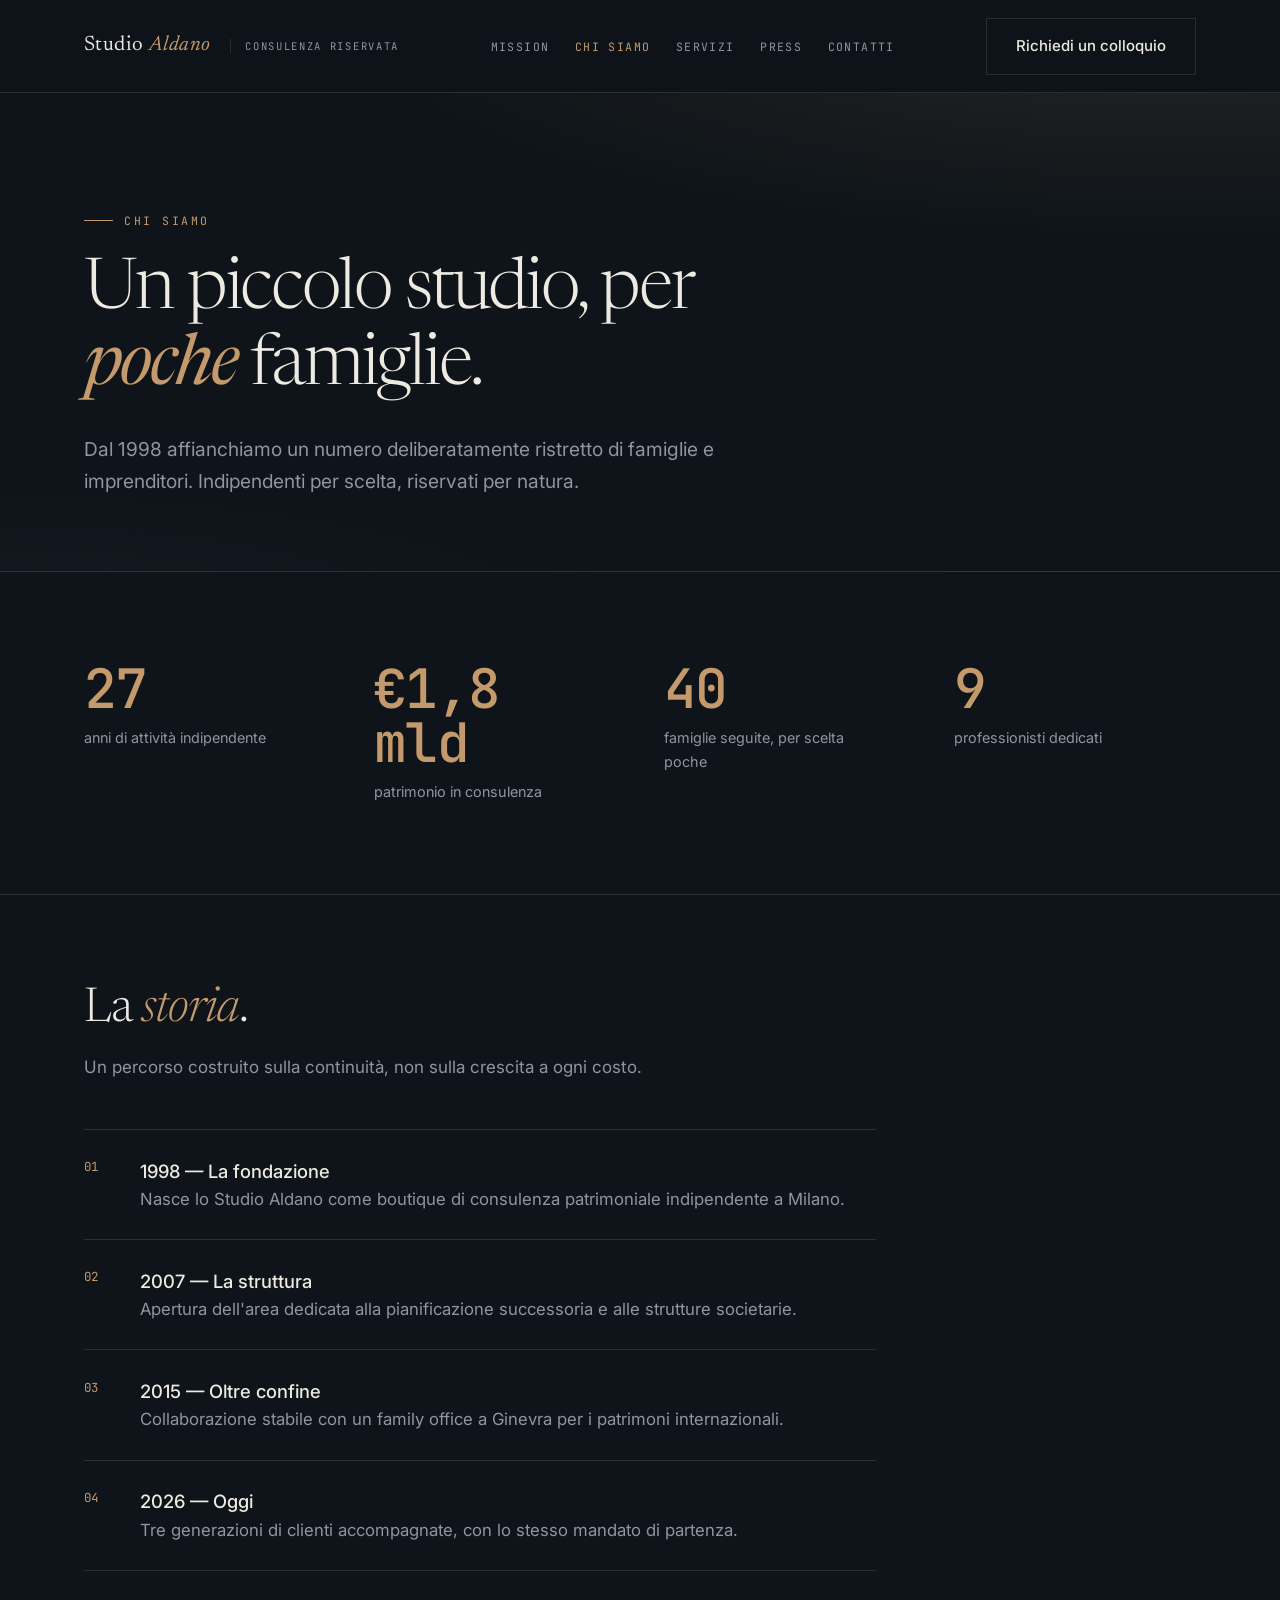
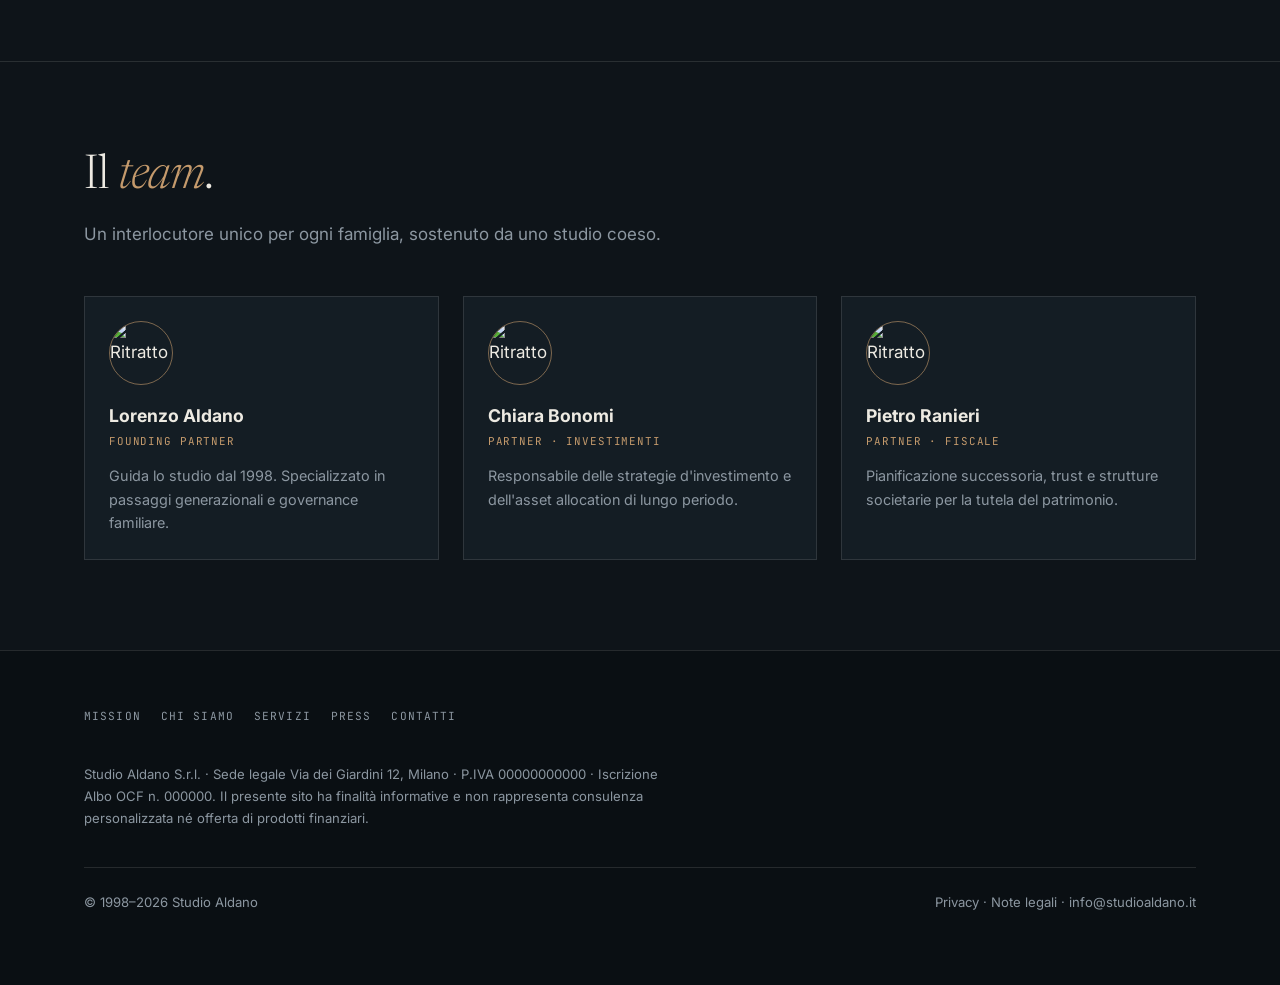
==== chi-siamo.html @ ca97f024 "feat: pagine Mission, Chi siamo, Servizi, Press, Contatti - Base condivisa in assets/site.css + asse" ====
<!DOCTYPE html>
<html lang="it">
<head>
  <meta charset="UTF-8">
  <meta name="viewport" content="width=device-width, initial-scale=1.0">
  <title>Chi siamo — Studio Aldano</title>
  <meta name="description" content="Uno studio di consulenza patrimoniale indipendente dal 1998. La nostra storia, il nostro team.">
  <link rel="preconnect" href="https://fonts.googleapis.com">
  <link rel="preconnect" href="https://fonts.gstatic.com" crossorigin>
  <link href="https://fonts.googleapis.com/css2?family=Newsreader:ital,opsz,wght@0,6..72,300;0,6..72,400;0,6..72,500;1,6..72,300;1,6..72,400&family=Inter:wght@400;500;600&family=JetBrains+Mono:wght@400;500&display=swap" rel="stylesheet">
  <link rel="stylesheet" href="assets/site.css">
</head>
<body>
  <div class="progress" id="progress" aria-hidden="true"></div>

  <header class="site-header">
    <div class="wrap site-header__inner">
      <div>
        <a class="brand" href="private-banker.html">Studio <span>Aldano</span></a>
        <span class="badge-riservato">Consulenza riservata</span>
      </div>
      <nav class="site-nav" aria-label="Navigazione principale">
        <a href="mission.html">Mission</a>
        <a href="chi-siamo.html" aria-current="page">Chi siamo</a>
        <a href="servizi.html">Servizi</a>
        <a href="press.html">Press</a>
        <a href="contatti.html">Contatti</a>
      </nav>
      <a class="btn btn--ghost" href="contatti.html">Richiedi un colloquio</a>
    </div>
  </header>

  <main>
    <section class="page-hero">
      <div class="wrap">
        <p class="eyebrow">Chi siamo</p>
        <h1>Un piccolo studio, per <em>poche</em> famiglie.</h1>
        <p class="lead">Dal 1998 affianchiamo un numero deliberatamente ristretto di famiglie e imprenditori. Indipendenti per scelta, riservati per natura.</p>
      </div>
    </section>

    <section class="section">
      <div class="wrap">
        <div class="stats reveal">
          <div class="stat"><div class="figure">27</div><div class="label">anni di attività indipendente</div></div>
          <div class="stat"><div class="figure">€1,8 mld</div><div class="label">patrimonio in consulenza</div></div>
          <div class="stat"><div class="figure">40</div><div class="label">famiglie seguite, per scelta poche</div></div>
          <div class="stat"><div class="figure">9</div><div class="label">professionisti dedicati</div></div>
        </div>
      </div>
    </section>

    <section class="section">
      <div class="wrap">
        <div class="section-head reveal">
          <h2>La <em>storia</em>.</h2>
          <p>Un percorso costruito sulla continuità, non sulla crescita a ogni costo.</p>
        </div>
        <ul class="list reveal">
          <li><strong>1998 — La fondazione</strong><span>Nasce lo Studio Aldano come boutique di consulenza patrimoniale indipendente a Milano.</span></li>
          <li><strong>2007 — La struttura</strong><span>Apertura dell'area dedicata alla pianificazione successoria e alle strutture societarie.</span></li>
          <li><strong>2015 — Oltre confine</strong><span>Collaborazione stabile con un family office a Ginevra per i patrimoni internazionali.</span></li>
          <li><strong>2026 — Oggi</strong><span>Tre generazioni di clienti accompagnate, con lo stesso mandato di partenza.</span></li>
        </ul>
      </div>
    </section>

    <section class="section">
      <div class="wrap">
        <div class="section-head reveal">
          <h2>Il <em>team</em>.</h2>
          <p>Un interlocutore unico per ogni famiglia, sostenuto da uno studio coeso.</p>
        </div>
        <div class="people reveal">
          <article class="person">
            <img src="https://randomuser.me/api/portraits/men/41.jpg" alt="Ritratto" loading="lazy">
            <strong>Lorenzo Aldano</strong>
            <div class="role">Founding Partner</div>
            <p>Guida lo studio dal 1998. Specializzato in passaggi generazionali e governance familiare.</p>
          </article>
          <article class="person">
            <img src="https://randomuser.me/api/portraits/women/28.jpg" alt="Ritratto" loading="lazy">
            <strong>Chiara Bonomi</strong>
            <div class="role">Partner · Investimenti</div>
            <p>Responsabile delle strategie d'investimento e dell'asset allocation di lungo periodo.</p>
          </article>
          <article class="person">
            <img src="https://randomuser.me/api/portraits/men/55.jpg" alt="Ritratto" loading="lazy">
            <strong>Pietro Ranieri</strong>
            <div class="role">Partner · Fiscale</div>
            <p>Pianificazione successoria, trust e strutture societarie per la tutela del patrimonio.</p>
          </article>
        </div>
      </div>
    </section>
  </main>

  <footer class="site-footer">
    <div class="wrap">
      <nav aria-label="Navigazione secondaria">
        <a href="mission.html">Mission</a>
        <a href="chi-siamo.html">Chi siamo</a>
        <a href="servizi.html">Servizi</a>
        <a href="press.html">Press</a>
        <a href="contatti.html">Contatti</a>
      </nav>
      <p class="legal">Studio Aldano S.r.l. · Sede legale Via dei Giardini 12, Milano · P.IVA 00000000000 · Iscrizione Albo OCF n. 000000. Il presente sito ha finalità informative e non rappresenta consulenza personalizzata né offerta di prodotti finanziari.</p>
      <div class="row">
        <span>© 1998–2026 Studio Aldano</span>
        <span>Privacy · Note legali · info@studioaldano.it</span>
      </div>
    </div>
  </footer>

  <script src="assets/site.js"></script>
</body>
</html>
---- assets/site.css ----
/* ============================================================
   Studio Aldano — base condivisa (pagine interne)
   Stessa direzione dark-editoriale della homepage.
   ============================================================ */
:root {
  --ink:      #0E1419;
  --ink-2:    #141D24;
  --ink-3:    #1B2730;
  --paper:    #F3EFE7;
  --paper-dim:#E7E1D4;
  --bone:     #EDEAE2;
  --smoke:    #8C97A1;
  --brass:    #C49A6C;
  --brass-dim:#8A6F4E;
  --bordeaux: #B24A43;
  --line:     rgba(237, 234, 226, 0.12);
  --line-ink: rgba(14, 20, 25, 0.14);

  --serif: "Newsreader", Georgia, serif;
  --sans:  "Inter", system-ui, sans-serif;
  --mono:  "JetBrains Mono", monospace;

  --measure: 62ch;
  --gutter: clamp(1.25rem, 5vw, 6rem);
}

*, *::before, *::after { box-sizing: border-box; }
html { scroll-behavior: smooth; }

body {
  margin: 0;
  background: var(--ink);
  color: var(--bone);
  font-family: var(--sans);
  font-size: clamp(1rem, 0.95rem + 0.3vw, 1.0625rem);
  line-height: 1.65;
  -webkit-font-smoothing: antialiased;
}

h1, h2, h3 {
  font-family: var(--serif);
  font-weight: 400;
  letter-spacing: -0.02em;
  line-height: 1.08;
  margin: 0;
}
a { color: inherit; }
:focus-visible { outline: 2px solid var(--brass); outline-offset: 3px; }
img { max-width: 100%; display: block; }

.wrap {
  max-width: 1240px;
  margin-inline: auto;
  padding-inline: var(--gutter);
}

.eyebrow {
  font-family: var(--mono);
  font-size: 0.72rem;
  letter-spacing: 0.22em;
  text-transform: uppercase;
  color: var(--brass);
  margin: 0 0 1.5rem;
  display: inline-flex;
  align-items: center;
  gap: 0.7rem;
}
.eyebrow::before { content: ""; width: 1.8rem; height: 1px; background: var(--brass); }

/* Buttons */
.btn {
  display: inline-block;
  font-family: var(--sans);
  font-size: 0.9375rem;
  font-weight: 500;
  padding: 0.95rem 1.8rem;
  border: 1px solid var(--brass);
  background: var(--brass);
  color: var(--ink);
  text-decoration: none;
  transition: background .3s ease, color .3s ease, transform .25s ease;
}
.btn:hover { background: transparent; color: var(--brass); }
.btn:active { transform: translateY(1px); }
.btn--ghost { background: transparent; color: var(--bone); border-color: var(--line); }
.btn--ghost:hover { border-color: var(--brass); color: var(--brass); }

/* Progress bar */
.progress {
  position: fixed; top: 0; left: 0; right: 0;
  height: 2px; background: var(--brass);
  transform: scaleX(var(--p, 0)); transform-origin: left; z-index: 20;
}

/* Header */
.site-header {
  position: sticky; top: 0; z-index: 10;
  background: color-mix(in srgb, var(--ink) 82%, transparent);
  backdrop-filter: blur(10px);
  border-bottom: 1px solid var(--line);
}
.site-header__inner {
  display: flex; align-items: center; justify-content: space-between;
  gap: 1rem; padding-block: 1.1rem;
}
.brand { font-family: var(--serif); font-size: 1.3rem; letter-spacing: 0.02em; text-decoration: none; }
.brand span { color: var(--brass); font-style: italic; }
.badge-riservato {
  font-family: var(--mono); font-size: 0.66rem; letter-spacing: 0.16em;
  text-transform: uppercase; color: var(--smoke);
  margin-left: 0.9rem; padding-left: 0.9rem; border-left: 1px solid var(--line);
}
@media (max-width: 640px) { .badge-riservato { display: none; } }
.site-nav { display: flex; gap: clamp(1rem, 2vw, 2.2rem); }
.site-nav a {
  font-family: var(--mono); font-size: 0.72rem; letter-spacing: 0.12em;
  text-transform: uppercase; color: var(--smoke); text-decoration: none;
  transition: color .2s ease; white-space: nowrap;
}
.site-nav a:hover, .site-nav a[aria-current="page"] { color: var(--brass); }
@media (max-width: 1080px) { .site-nav { display: none; } }

/* Page hero */
.page-hero {
  position: relative; overflow: hidden;
  padding-block: clamp(4.5rem, 12vh, 8.5rem) clamp(2.5rem, 6vh, 4.5rem);
  background:
    radial-gradient(120% 90% at 92% -20%, color-mix(in srgb, var(--brass) 14%, transparent), transparent 55%),
    radial-gradient(80% 60% at 0% 120%, color-mix(in srgb, var(--ink-3) 60%, transparent), transparent 60%);
  border-bottom: 1px solid var(--line);
}
.page-hero h1 {
  font-size: clamp(2.4rem, 5.5vw, 4.4rem);
  font-weight: 300; max-width: 16ch; letter-spacing: -0.03em;
}
.page-hero h1 em { font-style: italic; font-weight: 400; color: var(--brass); }
.lead { font-size: 1.2rem; color: var(--smoke); max-width: 54ch; margin-top: 1.75rem; }

/* Sections */
.section { padding-block: clamp(4rem, 10vh, 7rem); }
.section + .section { border-top: 1px solid var(--line); }
.section-head { max-width: var(--measure); margin-bottom: 3rem; }
.section-head h2 { font-size: clamp(1.8rem, 4vw, 3rem); font-weight: 300; }
.section-head h2 em { font-style: italic; color: var(--brass); }
.section-head p { color: var(--smoke); margin-top: 1rem; }

/* Reusable grid + cards */
.grid { display: grid; gap: 1px; background: var(--line); border: 1px solid var(--line); }
.grid.cols-2 { grid-template-columns: repeat(auto-fit, minmax(300px, 1fr)); }
.grid.cols-3 { grid-template-columns: repeat(auto-fit, minmax(260px, 1fr)); }
.cell { background: var(--ink); padding: 2.25rem 2rem; }
.cell .num { font-family: var(--mono); font-size: 0.72rem; color: var(--brass); letter-spacing: 0.1em; }
.cell h3 { font-size: 1.45rem; margin: 0.8rem 0 0.6rem; }
.cell p { color: var(--smoke); font-size: 0.95rem; margin: 0; }
.cell ul { color: var(--smoke); font-size: 0.92rem; margin: 0.8rem 0 0; padding-left: 1.1rem; }
.cell li { margin: 0.35rem 0; }

/* Numbered editorial list */
.list { list-style: none; margin: 0; padding: 0; max-width: 72ch; counter-reset: item; }
.list li {
  position: relative; padding: 1.6rem 0 1.6rem 3.5rem;
  border-top: 1px solid var(--line); font-size: 1.05rem;
}
.list li:last-child { border-bottom: 1px solid var(--line); }
.list li::before {
  counter-increment: item; content: counter(item, decimal-leading-zero);
  position: absolute; left: 0; top: 1.7rem;
  font-family: var(--mono); font-size: 0.78rem; color: var(--brass);
}
.list strong { display: block; font-weight: 500; color: var(--bone); font-size: 1.15rem; }
.list span { color: var(--smoke); }

/* Stats */
.stats { display: grid; grid-template-columns: repeat(auto-fit, minmax(180px, 1fr)); gap: 2.5rem 3rem; }
.stat .figure { font-family: var(--mono); font-variant-numeric: tabular-nums; font-size: clamp(2.4rem, 5vw, 3.4rem); font-weight: 500; letter-spacing: -0.03em; color: var(--brass); line-height: 1; }
.stat .label { font-size: 0.9rem; color: var(--smoke); margin-top: 0.6rem; max-width: 22ch; }

/* Team / avatar cards */
.people { display: grid; grid-template-columns: repeat(auto-fit, minmax(220px, 1fr)); gap: 1.5rem; }
.person { background: var(--ink-2); border: 1px solid var(--line); padding: 1.5rem; }
.person img { width: 64px; height: 64px; border-radius: 50%; object-fit: cover; border: 1px solid color-mix(in srgb, var(--brass) 60%, transparent); margin-bottom: 1rem; }
.person strong { display: block; font-size: 1.1rem; }
.person .role { font-family: var(--mono); font-size: 0.68rem; letter-spacing: 0.08em; text-transform: uppercase; color: var(--brass); margin-top: 0.2rem; }
.person p { color: var(--smoke); font-size: 0.9rem; margin: 0.8rem 0 0; }

/* Press list */
.press-item {
  display: grid; grid-template-columns: 7rem 1fr auto; gap: 1.5rem; align-items: baseline;
  padding: 1.6rem 0; border-top: 1px solid var(--line);
}
.press-item:last-child { border-bottom: 1px solid var(--line); }
.press-item .date, .press-item .outlet { font-family: var(--mono); font-size: 0.72rem; letter-spacing: 0.08em; text-transform: uppercase; color: var(--smoke); }
.press-item .title { font-family: var(--serif); font-size: 1.2rem; color: var(--bone); }
@media (max-width: 640px) { .press-item { grid-template-columns: 1fr; gap: 0.3rem; } }

/* Contact */
.contact-grid { display: grid; grid-template-columns: 1.2fr 0.8fr; gap: clamp(2rem, 6vw, 5rem); align-items: start; }
@media (max-width: 760px) { .contact-grid { grid-template-columns: 1fr; } }
.form-field { margin-bottom: 1.75rem; }
.form-field label { display: block; font-family: var(--mono); font-size: 0.68rem; letter-spacing: 0.12em; text-transform: uppercase; color: var(--smoke); margin-bottom: 0.5rem; }
.form-field input, .form-field textarea {
  width: 100%; background: transparent; border: none; border-bottom: 1px solid var(--line);
  color: var(--bone); font-family: var(--sans); font-size: 1.05rem; padding: 0.65rem 0;
  transition: border-color .2s ease;
}
.form-field input:focus, .form-field textarea:focus { outline: none; border-bottom-color: var(--brass); }
.contact-detail { margin-bottom: 1.5rem; }
.contact-detail .k { font-family: var(--mono); font-size: 0.68rem; letter-spacing: 0.12em; text-transform: uppercase; color: var(--brass); }
.contact-detail .v { color: var(--bone); margin-top: 0.25rem; }

/* Footer */
.site-footer { background: #0A0F13; color: var(--smoke); font-size: 0.82rem; padding-block: 3.5rem 4.5rem; border-top: 1px solid var(--line); }
.site-footer .wrap { display: grid; gap: 1.5rem; }
.site-footer .legal { max-width: 72ch; line-height: 1.7; }
.site-footer .row { display: flex; flex-wrap: wrap; justify-content: space-between; gap: 1rem; border-top: 1px solid var(--line); padding-top: 1.5rem; }
.site-footer nav { display: flex; flex-wrap: wrap; gap: 1.25rem; }
.site-footer nav a { font-family: var(--mono); font-size: 0.7rem; letter-spacing: 0.1em; text-transform: uppercase; text-decoration: none; color: var(--smoke); }
.site-footer nav a:hover { color: var(--brass); }

/* Reveal animation */
.reveal { opacity: 0; transform: translateY(20px); transition: opacity .9s cubic-bezier(.22,1,.36,1), transform .9s cubic-bezier(.22,1,.36,1); }
.reveal.is-visible { opacity: 1; transform: none; }

@media (prefers-reduced-motion: reduce) {
  html { scroll-behavior: auto; }
  .reveal { opacity: 1 !important; transform: none !important; transition: none !important; }
}
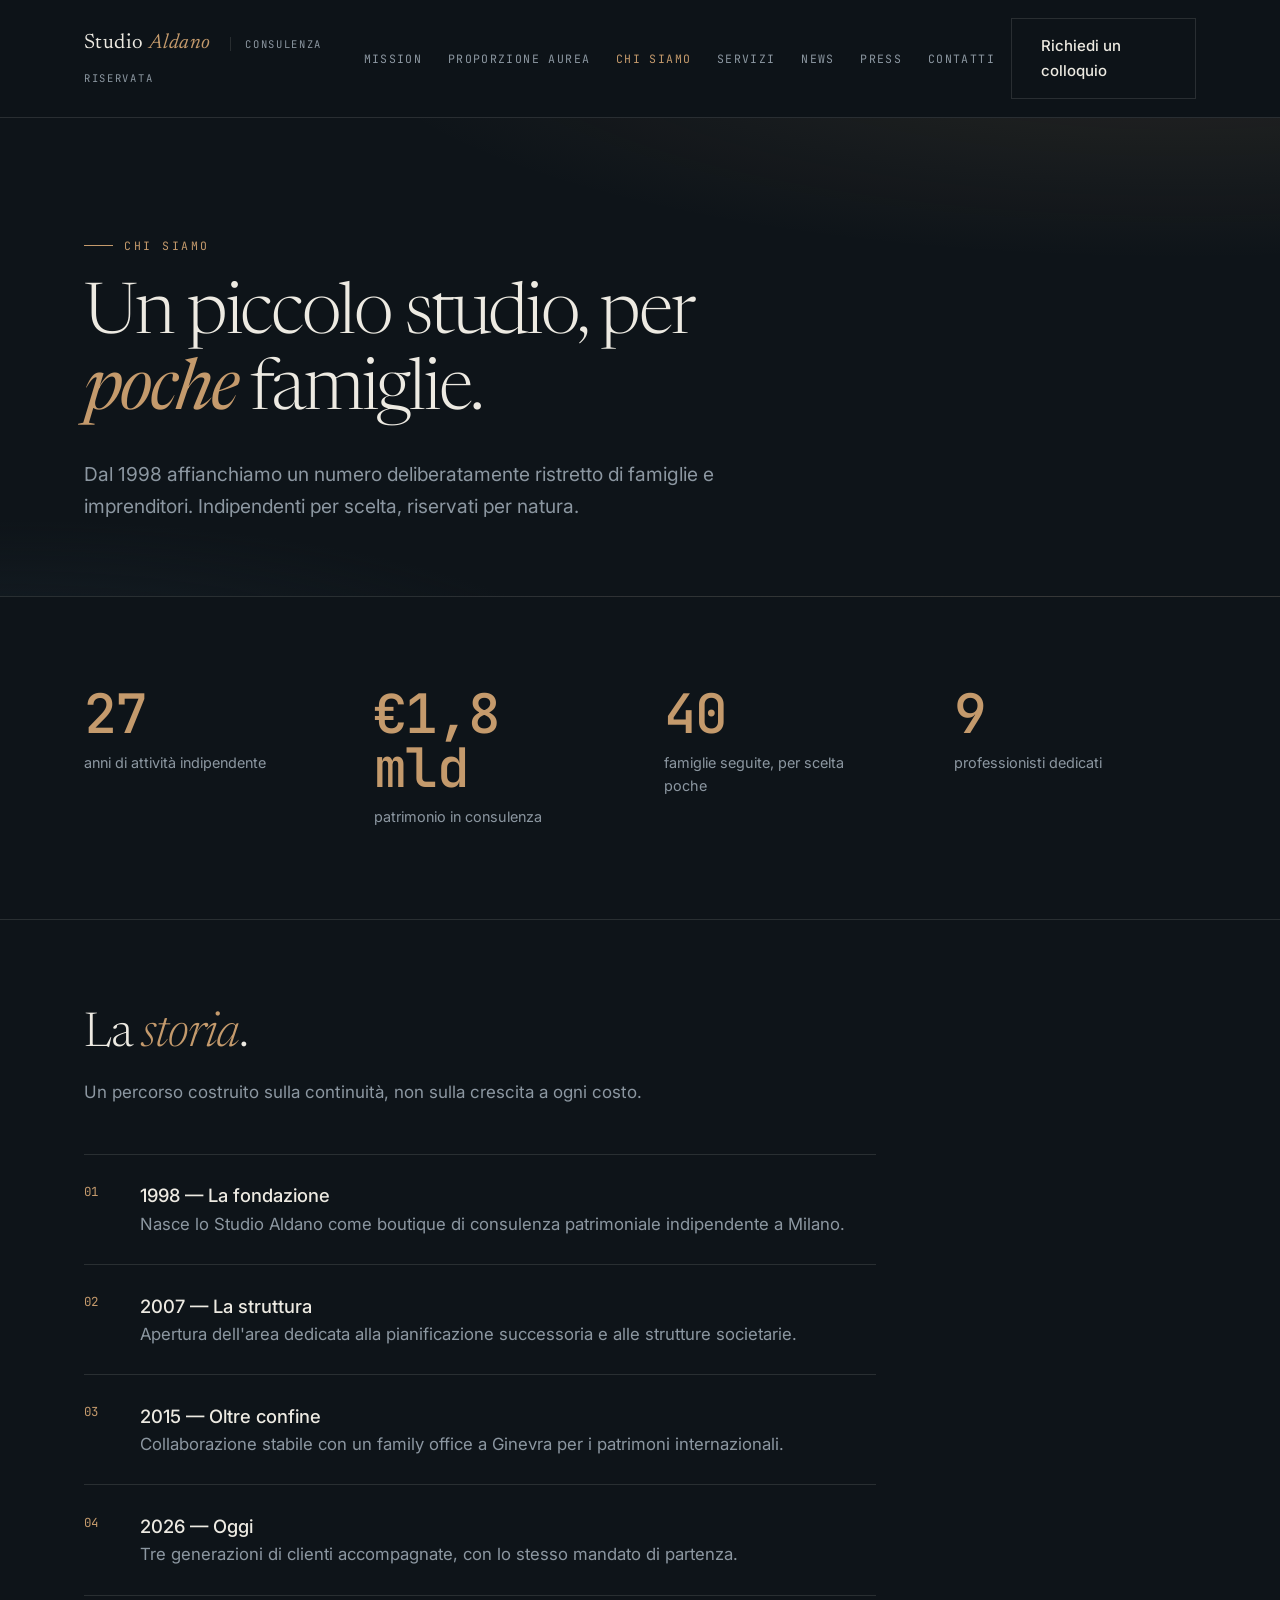
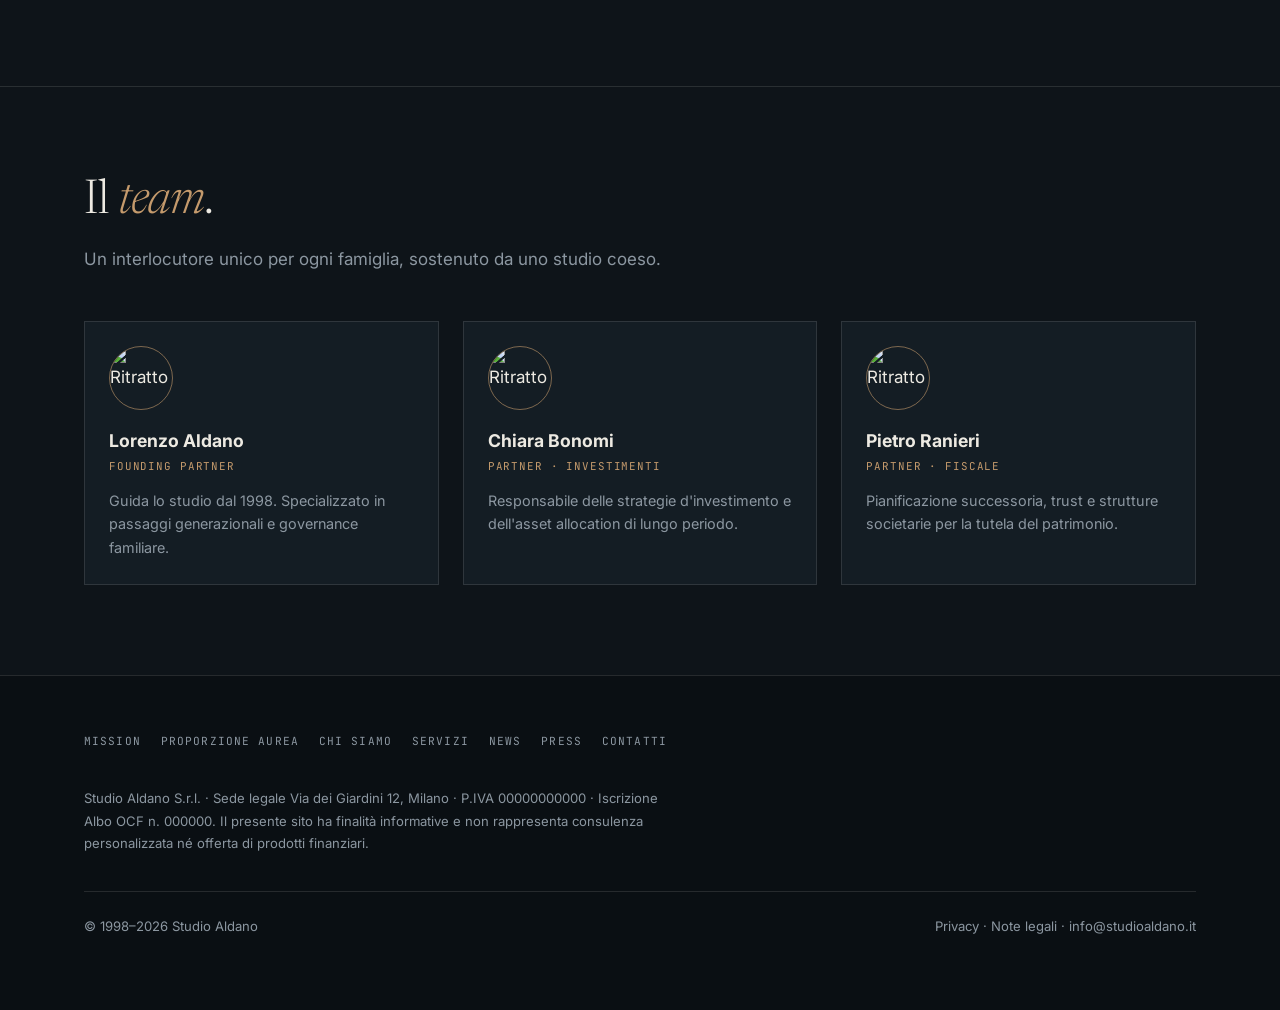
==== commit 7a975cfb: "feat: home interattiva, pagina Proporzione aurea, sezione News e menu mobile - Home: 4 isole React b" ====
--- a/chi-siamo.html
+++ b/chi-siamo.html
@@ -19,10 +19,15 @@
         <a class="brand" href="private-banker.html">Studio <span>Aldano</span></a>
         <span class="badge-riservato">Consulenza riservata</span>
       </div>
-      <nav class="site-nav" aria-label="Navigazione principale">
+      <button class="nav-toggle" type="button" aria-label="Menu" aria-expanded="false" aria-controls="site-nav">
+        <span></span><span></span><span></span>
+      </button>
+      <nav class="site-nav" id="site-nav" aria-label="Navigazione principale">
         <a href="mission.html">Mission</a>
+        <a href="proporzione-aurea.html">Proporzione aurea</a>
         <a href="chi-siamo.html" aria-current="page">Chi siamo</a>
         <a href="servizi.html">Servizi</a>
+        <a href="news.html">News</a>
         <a href="press.html">Press</a>
         <a href="contatti.html">Contatti</a>
       </nav>
@@ -99,8 +104,10 @@
     <div class="wrap">
       <nav aria-label="Navigazione secondaria">
         <a href="mission.html">Mission</a>
+        <a href="proporzione-aurea.html">Proporzione aurea</a>
         <a href="chi-siamo.html">Chi siamo</a>
         <a href="servizi.html">Servizi</a>
+        <a href="news.html">News</a>
         <a href="press.html">Press</a>
         <a href="contatti.html">Contatti</a>
       </nav>
--- a/assets/site.css
+++ b/assets/site.css
@@ -118,7 +118,33 @@
   transition: color .2s ease; white-space: nowrap;
 }
 .site-nav a:hover, .site-nav a[aria-current="page"] { color: var(--brass); }
-@media (max-width: 1080px) { .site-nav { display: none; } }
+
+/* Toggle menu mobile */
+.nav-toggle { display: none; }
+@media (max-width: 1080px) {
+  .nav-toggle {
+    display: inline-flex; flex-direction: column; justify-content: center; gap: 5px;
+    width: 44px; height: 44px; padding: 11px; background: transparent;
+    border: 1px solid var(--line); cursor: pointer;
+  }
+  .nav-toggle span { display: block; height: 1.5px; width: 100%; background: var(--bone); transition: transform .3s ease, opacity .2s ease; }
+  .site-header.nav-open .nav-toggle span:nth-child(1) { transform: translateY(6.5px) rotate(45deg); }
+  .site-header.nav-open .nav-toggle span:nth-child(2) { opacity: 0; }
+  .site-header.nav-open .nav-toggle span:nth-child(3) { transform: translateY(-6.5px) rotate(-45deg); }
+  .site-header .site-header__inner > .btn--ghost { display: none; }
+  .site-nav {
+    position: absolute; top: 100%; left: 0; right: 0;
+    display: flex; flex-direction: column; gap: 0;
+    background: color-mix(in srgb, var(--ink) 96%, transparent); backdrop-filter: blur(12px);
+    border-bottom: 1px solid var(--line);
+    padding: 0.25rem var(--gutter) 1.25rem;
+    transform: translateY(-10px); opacity: 0; pointer-events: none;
+    transition: opacity .28s ease, transform .28s ease;
+  }
+  .site-header.nav-open .site-nav { transform: none; opacity: 1; pointer-events: auto; }
+  .site-nav a { padding: 1rem 0; font-size: 0.78rem; border-bottom: 1px solid var(--line); }
+  .site-nav a:last-child { border-bottom: 0; }
+}
 
 /* Page hero */
 .page-hero {
@@ -224,4 +250,52 @@
 @media (prefers-reduced-motion: reduce) {
   html { scroll-behavior: auto; }
   .reveal { opacity: 1 !important; transform: none !important; transition: none !important; }
-}
+  .news-card, .news-card__media img, .news-card__more svg { transition: none !important; }
+}
+
+/* ===== News / blog (listing) ===== */
+.news-grid { display: grid; grid-template-columns: repeat(auto-fill, minmax(320px, 1fr)); gap: clamp(1.5rem, 3vw, 2.25rem); }
+.news-card {
+  position: relative; display: flex; flex-direction: column;
+  background: var(--ink-2); border: 1px solid var(--line);
+  text-decoration: none; color: inherit; overflow: hidden;
+  transition: border-color .35s ease, transform .35s cubic-bezier(.22,1,.36,1);
+}
+.news-card:hover { border-color: color-mix(in srgb, var(--brass) 55%, transparent); transform: translateY(-5px); }
+.news-card:focus-visible { outline: 2px solid var(--brass); outline-offset: 3px; }
+.news-card__media { aspect-ratio: 16 / 10; overflow: hidden; background: var(--ink-3); }
+.news-card__media img { width: 100%; height: 100%; object-fit: cover; filter: grayscale(1) contrast(1.05); transition: transform .6s cubic-bezier(.22,1,.36,1), filter .5s ease; }
+.news-card:hover .news-card__media img { transform: scale(1.06); filter: grayscale(0.15) contrast(1.05); }
+.news-card__body { padding: 1.5rem 1.5rem 1.6rem; display: flex; flex-direction: column; flex: 1; }
+.news-card__meta { font-family: var(--mono); font-size: 0.66rem; letter-spacing: 0.1em; text-transform: uppercase; margin-bottom: 0.85rem; display: flex; gap: 0.6rem; align-items: center; }
+.news-card__meta .cat { color: var(--brass); }
+.news-card__meta .date { color: var(--smoke); }
+.news-card__meta .dot { width: 3px; height: 3px; border-radius: 50%; background: var(--smoke); }
+.news-card h3 { font-size: 1.3rem; line-height: 1.22; margin: 0 0 0.7rem; }
+.news-card__excerpt { color: var(--smoke); font-size: 0.93rem; margin: 0 0 1.3rem; display: -webkit-box; -webkit-line-clamp: 2; line-clamp: 2; -webkit-box-orient: vertical; overflow: hidden; }
+.news-card__more { margin-top: auto; font-family: var(--mono); font-size: 0.72rem; letter-spacing: 0.1em; text-transform: uppercase; color: var(--brass); display: inline-flex; align-items: center; gap: 0.5rem; }
+.news-card__more svg { transition: transform .3s ease; }
+.news-card:hover .news-card__more svg { transform: translateX(4px); }
+
+/* ===== Article (template singolo) ===== */
+.article { max-width: 760px; margin-inline: auto; }
+.article__back { font-family: var(--mono); font-size: 0.72rem; letter-spacing: 0.1em; text-transform: uppercase; color: var(--smoke); text-decoration: none; display: inline-flex; gap: 0.5rem; align-items: center; }
+.article__back:hover { color: var(--brass); }
+.article__meta { font-family: var(--mono); font-size: 0.7rem; letter-spacing: 0.12em; text-transform: uppercase; color: var(--smoke); margin: 2.25rem 0 1.1rem; display: flex; flex-wrap: wrap; gap: 0.6rem; align-items: center; }
+.article__meta .cat { color: var(--brass); }
+.article__meta .dot { width: 3px; height: 3px; border-radius: 50%; background: var(--smoke); }
+.article h1 { font-size: clamp(2rem, 5vw, 3.3rem); font-weight: 300; letter-spacing: -0.03em; max-width: 22ch; }
+.article h1 em { font-style: italic; color: var(--brass); }
+.article__lead { font-size: 1.2rem; color: var(--smoke); margin-top: 1.5rem; max-width: 60ch; }
+.article__cover { margin: 2.75rem 0; aspect-ratio: 16 / 9; overflow: hidden; border: 1px solid var(--line); background: var(--ink-3); }
+.article__cover img { width: 100%; height: 100%; object-fit: cover; filter: grayscale(1) contrast(1.05); }
+.prose { font-size: 1.075rem; line-height: 1.8; }
+.prose > * + * { margin-top: 1.4rem; }
+.prose p { color: color-mix(in srgb, var(--bone) 86%, var(--smoke)); margin: 0; }
+.prose h2 { font-size: 1.55rem; font-weight: 400; margin-top: 2.6rem; }
+.prose h2 em { font-style: italic; color: var(--brass); }
+.prose blockquote { margin: 2.2rem 0; padding-left: 1.5rem; border-left: 2px solid var(--brass); font-family: var(--serif); font-style: italic; font-size: 1.4rem; line-height: 1.4; color: var(--bone); }
+.prose ul { padding-left: 1.2rem; color: color-mix(in srgb, var(--bone) 86%, var(--smoke)); margin: 0; }
+.prose li { margin: 0.5rem 0; }
+.prose a { color: var(--brass); text-underline-offset: 3px; }
+.article__foot { margin-top: 3.5rem; padding-top: 2rem; border-top: 1px solid var(--line); display: flex; flex-wrap: wrap; gap: 1.2rem; align-items: center; justify-content: space-between; }
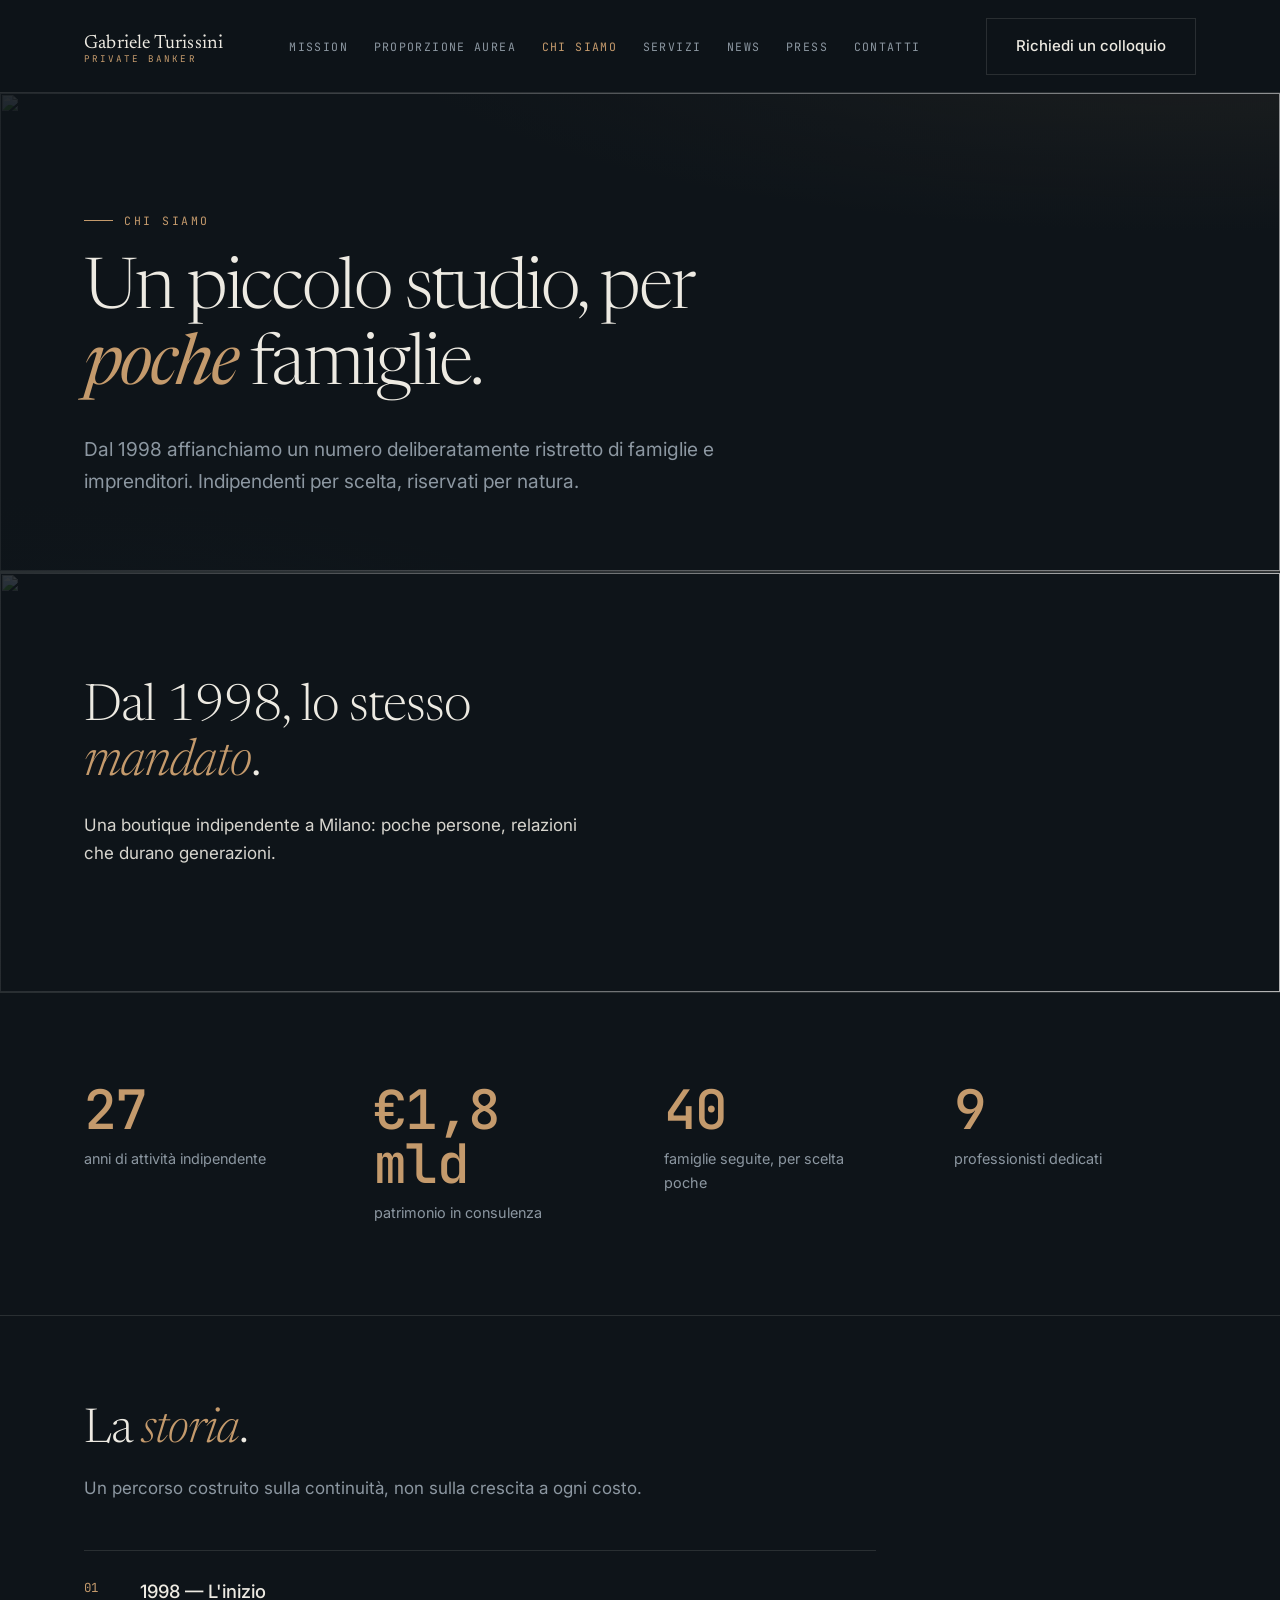
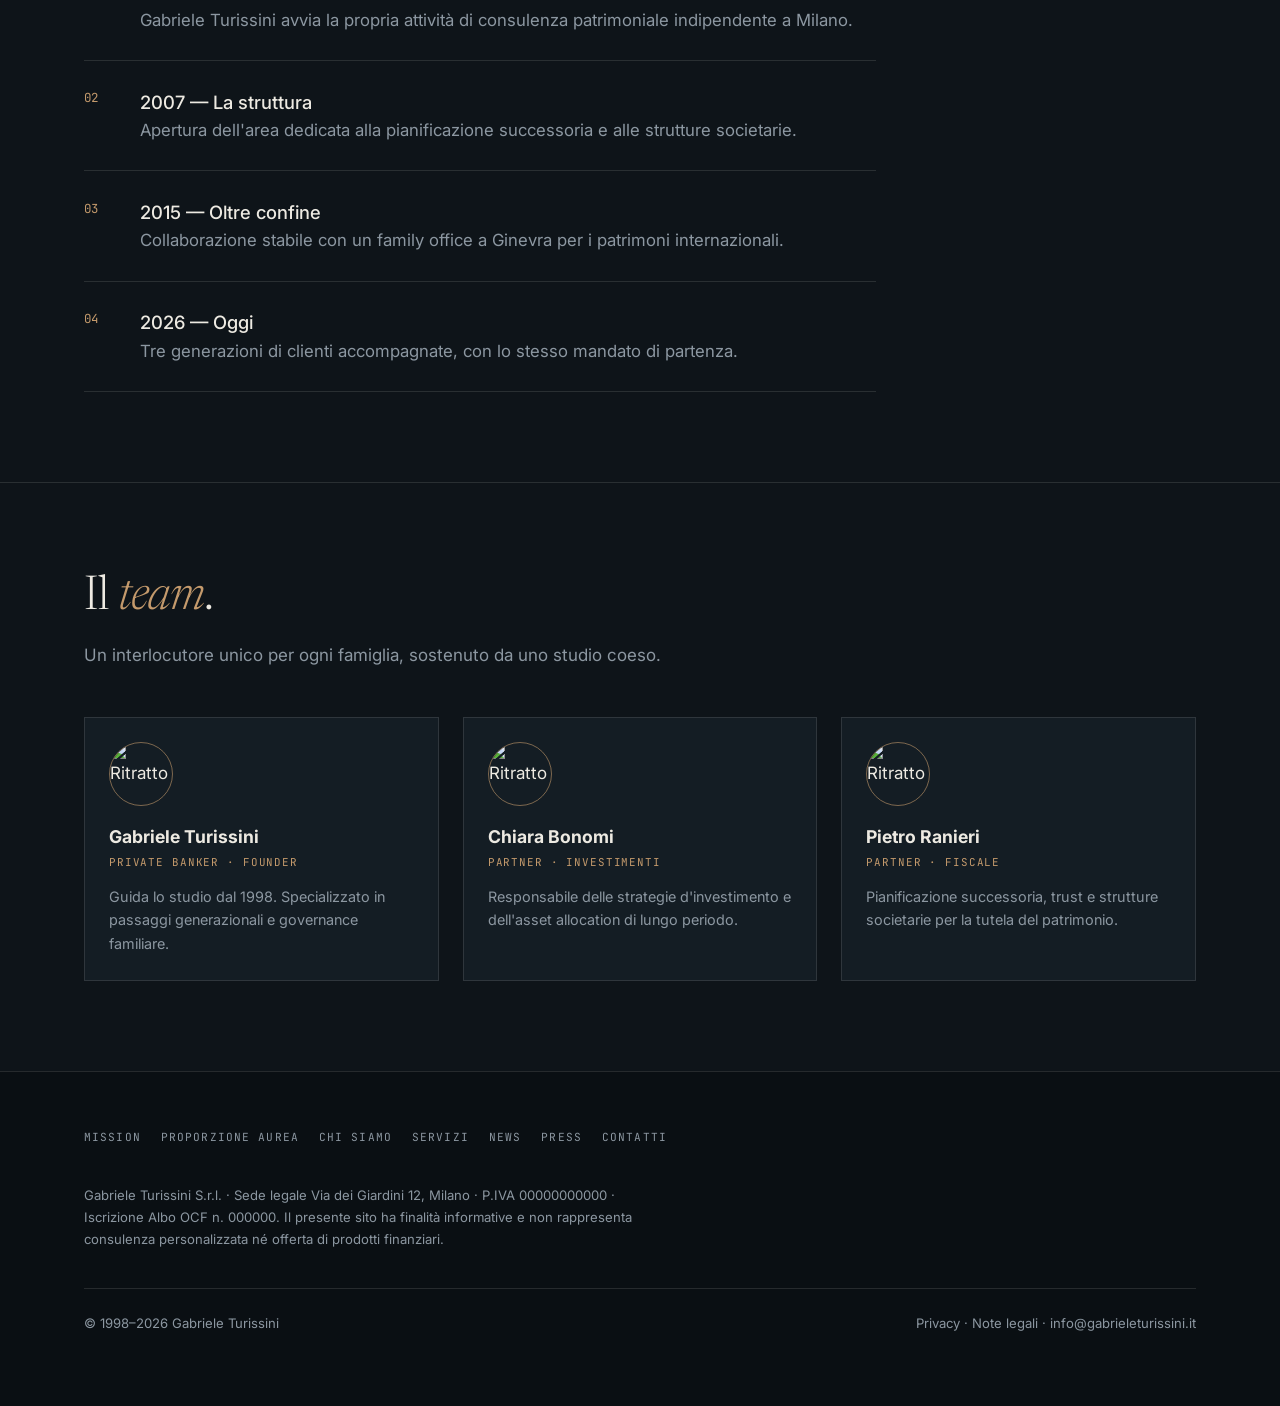
==== commit d40bb519: "feat: rebrand a Gabriele Turissini, pagine servizio, immagini finanza e mosaico - Rebrand globale: S" ====
--- a/chi-siamo.html
+++ b/chi-siamo.html
@@ -3,7 +3,7 @@
 <head>
   <meta charset="UTF-8">
   <meta name="viewport" content="width=device-width, initial-scale=1.0">
-  <title>Chi siamo — Studio Aldano</title>
+  <title>Chi siamo — Gabriele Turissini</title>
   <meta name="description" content="Uno studio di consulenza patrimoniale indipendente dal 1998. La nostra storia, il nostro team.">
   <link rel="preconnect" href="https://fonts.googleapis.com">
   <link rel="preconnect" href="https://fonts.gstatic.com" crossorigin>
@@ -16,8 +16,8 @@
   <header class="site-header">
     <div class="wrap site-header__inner">
       <div>
-        <a class="brand" href="private-banker.html">Studio <span>Aldano</span></a>
-        <span class="badge-riservato">Consulenza riservata</span>
+        <a class="brand" href="private-banker.html"><span class="brand__name">Gabriele Turissini</span><span class="brand__role">Private banker</span></a>
+        
       </div>
       <button class="nav-toggle" type="button" aria-label="Menu" aria-expanded="false" aria-controls="site-nav">
         <span></span><span></span><span></span>
@@ -37,10 +37,19 @@
 
   <main>
     <section class="page-hero">
+      <div class="page-hero__bg"><img src="https://images.unsplash.com/photo-1521791136064-7986c2920216?w=1800&h=900&fit=crop&q=80" alt="" loading="eager"></div>
       <div class="wrap">
         <p class="eyebrow">Chi siamo</p>
         <h1>Un piccolo studio, per <em>poche</em> famiglie.</h1>
         <p class="lead">Dal 1998 affianchiamo un numero deliberatamente ristretto di famiglie e imprenditori. Indipendenti per scelta, riservati per natura.</p>
+      </div>
+    </section>
+
+    <section class="image-band">
+      <div class="image-band__bg"><img src="https://images.unsplash.com/photo-1486406146926-c627a92ad1ab?w=1600&h=700&fit=crop&q=80" alt="" loading="lazy"></div>
+      <div class="wrap">
+        <h2>Dal 1998, lo stesso <em>mandato</em>.</h2>
+        <p>Una boutique indipendente a Milano: poche persone, relazioni che durano generazioni.</p>
       </div>
     </section>
 
@@ -62,7 +71,7 @@
           <p>Un percorso costruito sulla continuità, non sulla crescita a ogni costo.</p>
         </div>
         <ul class="list reveal">
-          <li><strong>1998 — La fondazione</strong><span>Nasce lo Studio Aldano come boutique di consulenza patrimoniale indipendente a Milano.</span></li>
+          <li><strong>1998 — L'inizio</strong><span>Gabriele Turissini avvia la propria attività di consulenza patrimoniale indipendente a Milano.</span></li>
           <li><strong>2007 — La struttura</strong><span>Apertura dell'area dedicata alla pianificazione successoria e alle strutture societarie.</span></li>
           <li><strong>2015 — Oltre confine</strong><span>Collaborazione stabile con un family office a Ginevra per i patrimoni internazionali.</span></li>
           <li><strong>2026 — Oggi</strong><span>Tre generazioni di clienti accompagnate, con lo stesso mandato di partenza.</span></li>
@@ -79,8 +88,8 @@
         <div class="people reveal">
           <article class="person">
             <img src="https://randomuser.me/api/portraits/men/41.jpg" alt="Ritratto" loading="lazy">
-            <strong>Lorenzo Aldano</strong>
-            <div class="role">Founding Partner</div>
+            <strong>Gabriele Turissini</strong>
+            <div class="role">Private Banker · Founder</div>
             <p>Guida lo studio dal 1998. Specializzato in passaggi generazionali e governance familiare.</p>
           </article>
           <article class="person">
@@ -111,10 +120,10 @@
         <a href="press.html">Press</a>
         <a href="contatti.html">Contatti</a>
       </nav>
-      <p class="legal">Studio Aldano S.r.l. · Sede legale Via dei Giardini 12, Milano · P.IVA 00000000000 · Iscrizione Albo OCF n. 000000. Il presente sito ha finalità informative e non rappresenta consulenza personalizzata né offerta di prodotti finanziari.</p>
+      <p class="legal">Gabriele Turissini S.r.l. · Sede legale Via dei Giardini 12, Milano · P.IVA 00000000000 · Iscrizione Albo OCF n. 000000. Il presente sito ha finalità informative e non rappresenta consulenza personalizzata né offerta di prodotti finanziari.</p>
       <div class="row">
-        <span>© 1998–2026 Studio Aldano</span>
-        <span>Privacy · Note legali · info@studioaldano.it</span>
+        <span>© 1998–2026 Gabriele Turissini</span>
+        <span>Privacy · Note legali · info@gabrieleturissini.it</span>
       </div>
     </div>
   </footer>
--- a/assets/site.css
+++ b/assets/site.css
@@ -103,8 +103,9 @@
   display: flex; align-items: center; justify-content: space-between;
   gap: 1rem; padding-block: 1.1rem;
 }
-.brand { font-family: var(--serif); font-size: 1.3rem; letter-spacing: 0.02em; text-decoration: none; }
-.brand span { color: var(--brass); font-style: italic; }
+.brand { display: inline-flex; flex-direction: column; gap: 0.12rem; line-height: 1; text-decoration: none; }
+.brand__name { font-family: var(--serif); font-size: 1.2rem; letter-spacing: 0.01em; color: var(--bone); }
+.brand__role { font-family: var(--mono); font-size: 0.58rem; letter-spacing: 0.22em; text-transform: uppercase; color: var(--brass); }
 .badge-riservato {
   font-family: var(--mono); font-size: 0.66rem; letter-spacing: 0.16em;
   text-transform: uppercase; color: var(--smoke);
@@ -154,7 +155,13 @@
     radial-gradient(120% 90% at 92% -20%, color-mix(in srgb, var(--brass) 14%, transparent), transparent 55%),
     radial-gradient(80% 60% at 0% 120%, color-mix(in srgb, var(--ink-3) 60%, transparent), transparent 60%);
   border-bottom: 1px solid var(--line);
-}
+  min-height: clamp(420px, 52vh, 640px);
+  display: flex; align-items: center;
+}
+.page-hero__bg { position: absolute; inset: 0; z-index: 0; }
+.page-hero__bg img { width: 100%; height: 100%; object-fit: cover; filter: contrast(1.03) saturate(1.06); }
+.page-hero::after { content: ""; position: absolute; inset: 0; z-index: 0; background: linear-gradient(90deg, rgba(14,20,25,0.9) 0%, rgba(14,20,25,0.6) 52%, rgba(14,20,25,0.28) 100%); }
+.page-hero > .wrap { position: relative; z-index: 1; width: 100%; }
 .page-hero h1 {
   font-size: clamp(2.4rem, 5.5vw, 4.4rem);
   font-weight: 300; max-width: 16ch; letter-spacing: -0.03em;
@@ -264,8 +271,8 @@
 .news-card:hover { border-color: color-mix(in srgb, var(--brass) 55%, transparent); transform: translateY(-5px); }
 .news-card:focus-visible { outline: 2px solid var(--brass); outline-offset: 3px; }
 .news-card__media { aspect-ratio: 16 / 10; overflow: hidden; background: var(--ink-3); }
-.news-card__media img { width: 100%; height: 100%; object-fit: cover; filter: grayscale(1) contrast(1.05); transition: transform .6s cubic-bezier(.22,1,.36,1), filter .5s ease; }
-.news-card:hover .news-card__media img { transform: scale(1.06); filter: grayscale(0.15) contrast(1.05); }
+.news-card__media img { width: 100%; height: 100%; object-fit: cover; filter: contrast(1.03) saturate(1.06); transition: transform .6s cubic-bezier(.22,1,.36,1), filter .5s ease; }
+.news-card:hover .news-card__media img { transform: scale(1.06); filter: contrast(1.05) saturate(1.1); }
 .news-card__body { padding: 1.5rem 1.5rem 1.6rem; display: flex; flex-direction: column; flex: 1; }
 .news-card__meta { font-family: var(--mono); font-size: 0.66rem; letter-spacing: 0.1em; text-transform: uppercase; margin-bottom: 0.85rem; display: flex; gap: 0.6rem; align-items: center; }
 .news-card__meta .cat { color: var(--brass); }
@@ -288,7 +295,7 @@
 .article h1 em { font-style: italic; color: var(--brass); }
 .article__lead { font-size: 1.2rem; color: var(--smoke); margin-top: 1.5rem; max-width: 60ch; }
 .article__cover { margin: 2.75rem 0; aspect-ratio: 16 / 9; overflow: hidden; border: 1px solid var(--line); background: var(--ink-3); }
-.article__cover img { width: 100%; height: 100%; object-fit: cover; filter: grayscale(1) contrast(1.05); }
+.article__cover img { width: 100%; height: 100%; object-fit: cover; filter: contrast(1.03) saturate(1.06); }
 .prose { font-size: 1.075rem; line-height: 1.8; }
 .prose > * + * { margin-top: 1.4rem; }
 .prose p { color: color-mix(in srgb, var(--bone) 86%, var(--smoke)); margin: 0; }
@@ -299,3 +306,52 @@
 .prose li { margin: 0.5rem 0; }
 .prose a { color: var(--brass); text-underline-offset: 3px; }
 .article__foot { margin-top: 3.5rem; padding-top: 2rem; border-top: 1px solid var(--line); display: flex; flex-wrap: wrap; gap: 1.2rem; align-items: center; justify-content: space-between; }
+
+/* ===== Schermi grandi e molto grandi: il contenuto riempie lo schermo ===== */
+@media (min-width: 1600px) {
+  :root { --gutter: clamp(3rem, 5vw, 7rem); }
+  .wrap { max-width: none; }            /* full-width, solo gutter laterale */
+  body { font-size: 1.075rem; }
+  .page-hero h1 { font-size: clamp(3rem, 4.6vw, 5.4rem); }
+  .section-head h2 { font-size: clamp(2.3rem, 3.4vw, 3.8rem); }
+  .lead { font-size: 1.3rem; max-width: 60ch; }
+  .section-head { max-width: 80ch; }
+}
+@media (min-width: 2000px) {
+  body { font-size: 1.15rem; }
+}
+@media (min-width: 2560px) {
+  body { font-size: 1.22rem; }
+  .lead { font-size: 1.45rem; }
+}
+
+/* ===== Immagini editoriali (split, fasce, card con foto) ===== */
+/* Split immagine + testo */
+.media-split { display: grid; grid-template-columns: 1fr 1fr; gap: clamp(2rem, 5vw, 4.5rem); align-items: center; }
+@media (max-width: 820px) { .media-split { grid-template-columns: 1fr; } .media-split__media { order: -1; } }
+.media-split--reverse .media-split__media { order: 2; }
+@media (max-width: 820px) { .media-split--reverse .media-split__media { order: -1; } }
+.media-split__media { position: relative; aspect-ratio: 4 / 3; overflow: hidden; border: 1px solid var(--line); background: var(--ink-3); }
+.media-split__media img { width: 100%; height: 100%; object-fit: cover; filter: contrast(1.03) saturate(1.06); transition: transform .8s cubic-bezier(.22,1,.36,1), filter .5s ease; }
+.media-split:hover .media-split__media img { transform: scale(1.04); filter: contrast(1.05) saturate(1.1); }
+.media-split__media figcaption { position: absolute; left: 0; bottom: 0; right: 0; padding: 0.9rem 1.1rem; font-family: var(--mono); font-size: 0.66rem; letter-spacing: 0.1em; text-transform: uppercase; color: var(--bone); background: linear-gradient(transparent, rgba(10,15,19,0.85)); }
+
+/* Fascia immagine full-width con testo in overlay */
+.image-band { position: relative; overflow: hidden; border-block: 1px solid var(--line); padding-block: clamp(4.5rem, 12vh, 8rem); }
+.image-band__bg { position: absolute; inset: 0; z-index: 0; }
+.image-band__bg img { width: 100%; height: 100%; object-fit: cover; filter: contrast(1.03) saturate(1.06); }
+.image-band::after { content: ""; position: absolute; inset: 0; z-index: 0; background: linear-gradient(90deg, rgba(14,20,25,0.86) 0%, rgba(14,20,25,0.45) 48%, rgba(14,20,25,0.08) 100%); }
+.image-band > .wrap { position: relative; z-index: 1; }
+.image-band h2 { font-size: clamp(1.9rem, 4.5vw, 3.2rem); font-weight: 300; max-width: 18ch; }
+.image-band h2 em { font-style: italic; color: var(--brass); }
+.image-band p { color: var(--bone); opacity: 0.9; margin-top: 1.2rem; max-width: 46ch; }
+
+/* Foto in cima alle card .cell (servizi) */
+.cell--media { padding-top: 0; overflow: hidden; }
+.cell__media { aspect-ratio: 16 / 10; overflow: hidden; margin: 0 -2rem 1.6rem; border-bottom: 1px solid var(--line); background: var(--ink-3); }
+.cell__media img { width: 100%; height: 100%; object-fit: cover; filter: contrast(1.03) saturate(1.06); transition: transform .6s cubic-bezier(.22,1,.36,1), filter .5s ease; }
+.cell--media:hover .cell__media img { transform: scale(1.05); filter: contrast(1.05) saturate(1.1); }
+
+@media (prefers-reduced-motion: reduce) {
+  .media-split__media img, .cell__media img { transition: none !important; }
+}
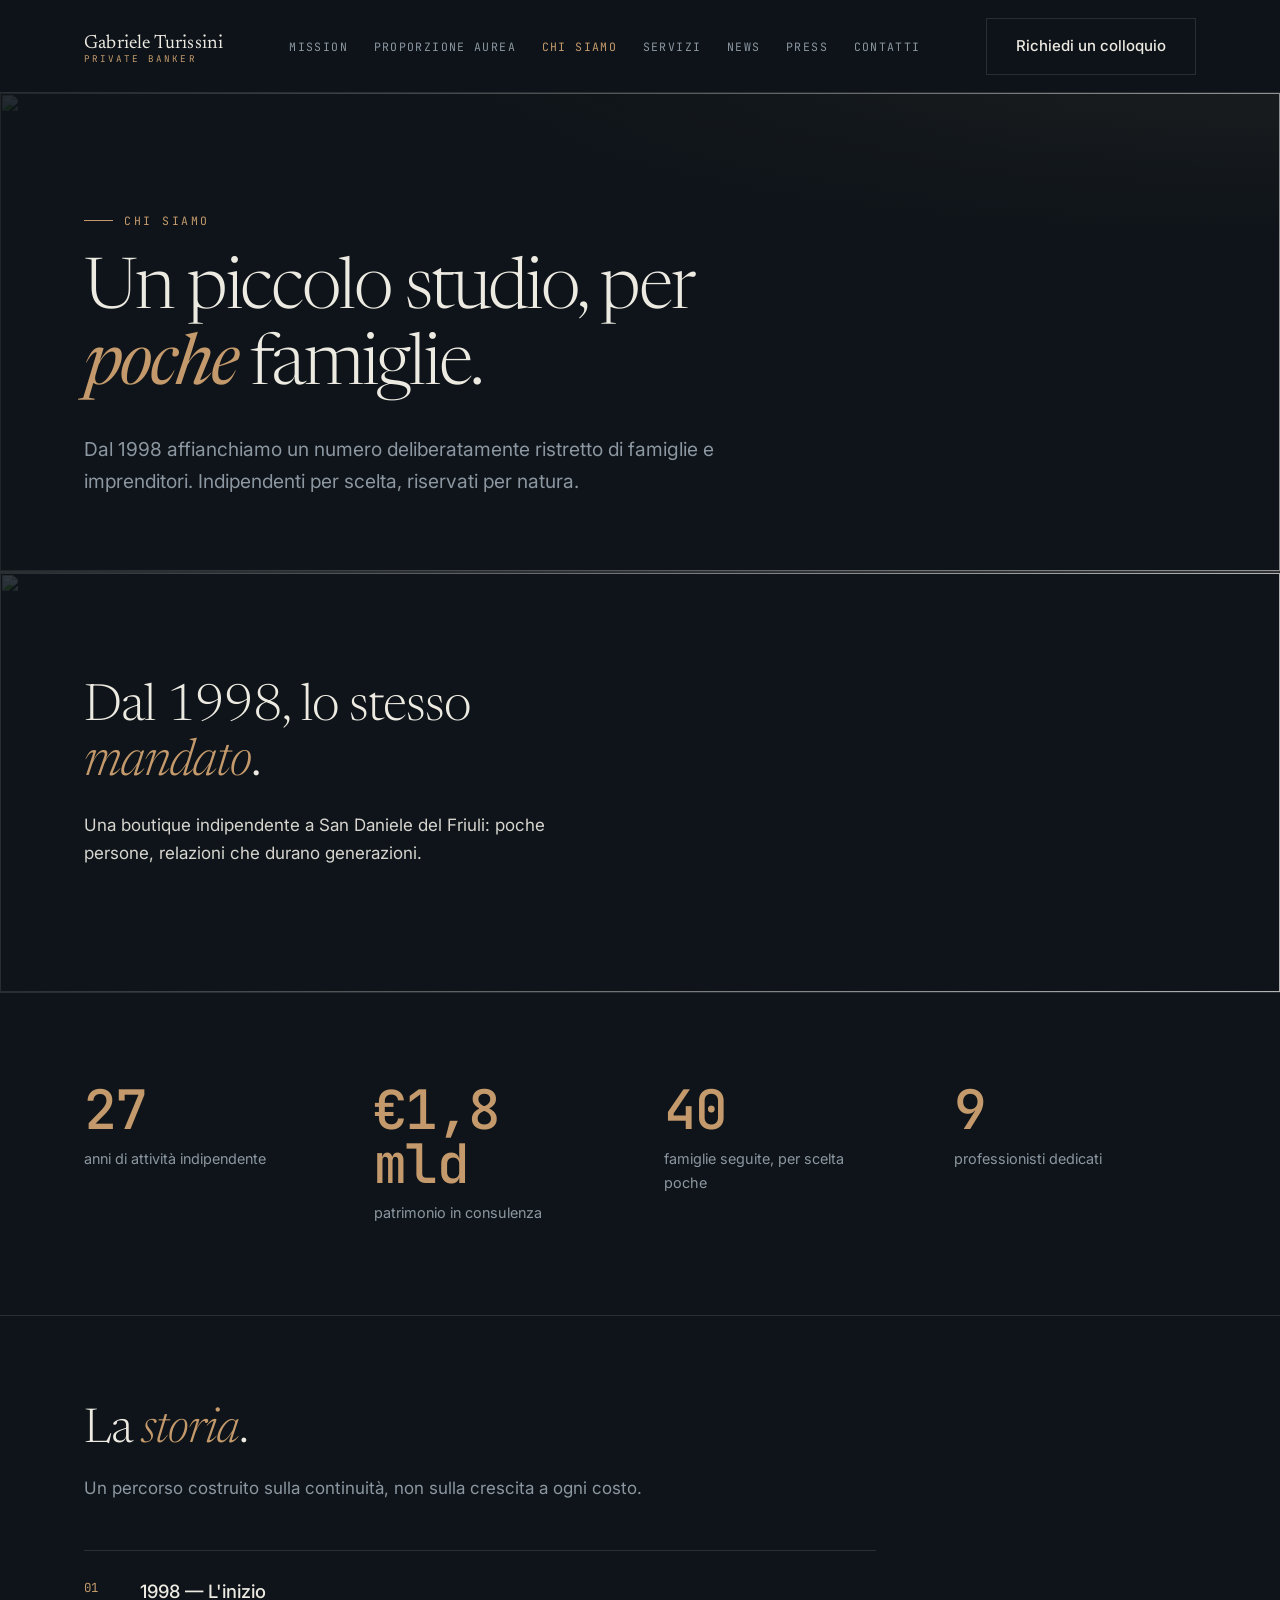
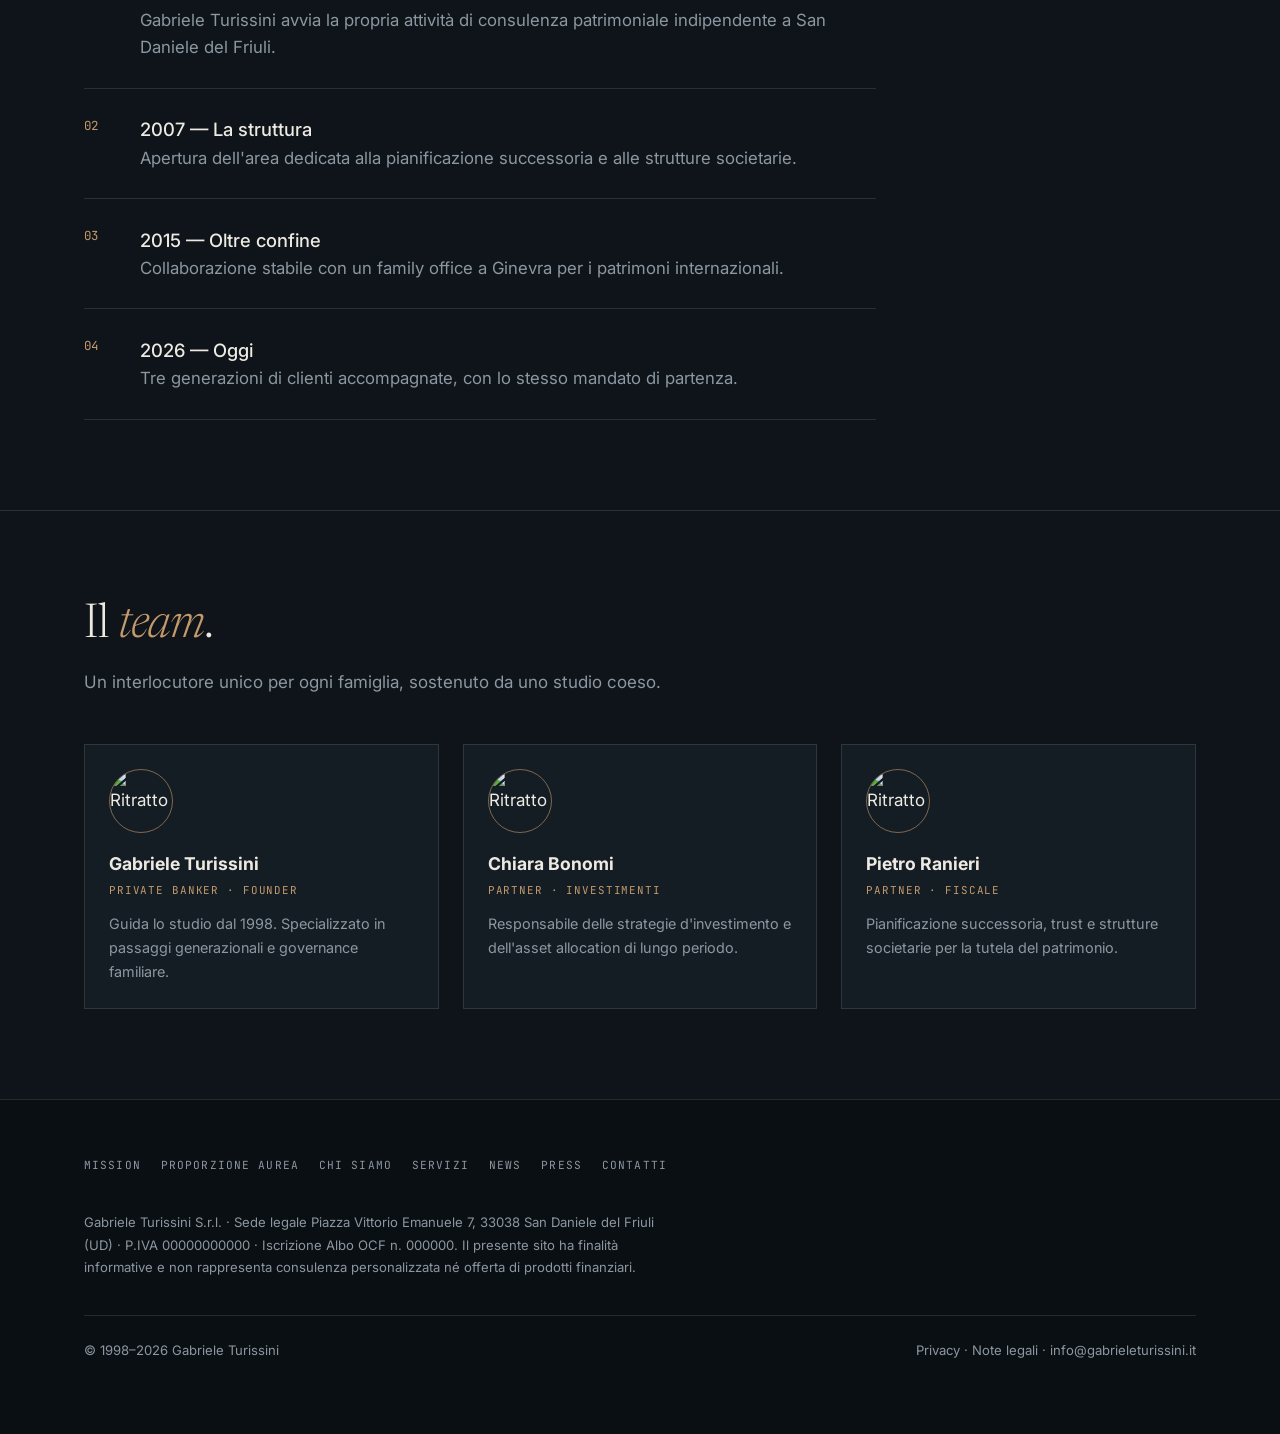
==== commit e5404683: "feat: indirizzo San Daniele del Friuli, refusi rebrand, index.html per il deploy Co-Authored-By: Cla" ====
--- a/chi-siamo.html
+++ b/chi-siamo.html
@@ -49,7 +49,7 @@
       <div class="image-band__bg"><img src="https://images.unsplash.com/photo-1486406146926-c627a92ad1ab?w=1600&h=700&fit=crop&q=80" alt="" loading="lazy"></div>
       <div class="wrap">
         <h2>Dal 1998, lo stesso <em>mandato</em>.</h2>
-        <p>Una boutique indipendente a Milano: poche persone, relazioni che durano generazioni.</p>
+        <p>Una boutique indipendente a San Daniele del Friuli: poche persone, relazioni che durano generazioni.</p>
       </div>
     </section>
 
@@ -71,7 +71,7 @@
           <p>Un percorso costruito sulla continuità, non sulla crescita a ogni costo.</p>
         </div>
         <ul class="list reveal">
-          <li><strong>1998 — L'inizio</strong><span>Gabriele Turissini avvia la propria attività di consulenza patrimoniale indipendente a Milano.</span></li>
+          <li><strong>1998 — L'inizio</strong><span>Gabriele Turissini avvia la propria attività di consulenza patrimoniale indipendente a San Daniele del Friuli.</span></li>
           <li><strong>2007 — La struttura</strong><span>Apertura dell'area dedicata alla pianificazione successoria e alle strutture societarie.</span></li>
           <li><strong>2015 — Oltre confine</strong><span>Collaborazione stabile con un family office a Ginevra per i patrimoni internazionali.</span></li>
           <li><strong>2026 — Oggi</strong><span>Tre generazioni di clienti accompagnate, con lo stesso mandato di partenza.</span></li>
@@ -120,7 +120,7 @@
         <a href="press.html">Press</a>
         <a href="contatti.html">Contatti</a>
       </nav>
-      <p class="legal">Gabriele Turissini S.r.l. · Sede legale Via dei Giardini 12, Milano · P.IVA 00000000000 · Iscrizione Albo OCF n. 000000. Il presente sito ha finalità informative e non rappresenta consulenza personalizzata né offerta di prodotti finanziari.</p>
+      <p class="legal">Gabriele Turissini S.r.l. · Sede legale Piazza Vittorio Emanuele 7, 33038 San Daniele del Friuli (UD) · P.IVA 00000000000 · Iscrizione Albo OCF n. 000000. Il presente sito ha finalità informative e non rappresenta consulenza personalizzata né offerta di prodotti finanziari.</p>
       <div class="row">
         <span>© 1998–2026 Gabriele Turissini</span>
         <span>Privacy · Note legali · info@gabrieleturissini.it</span>
